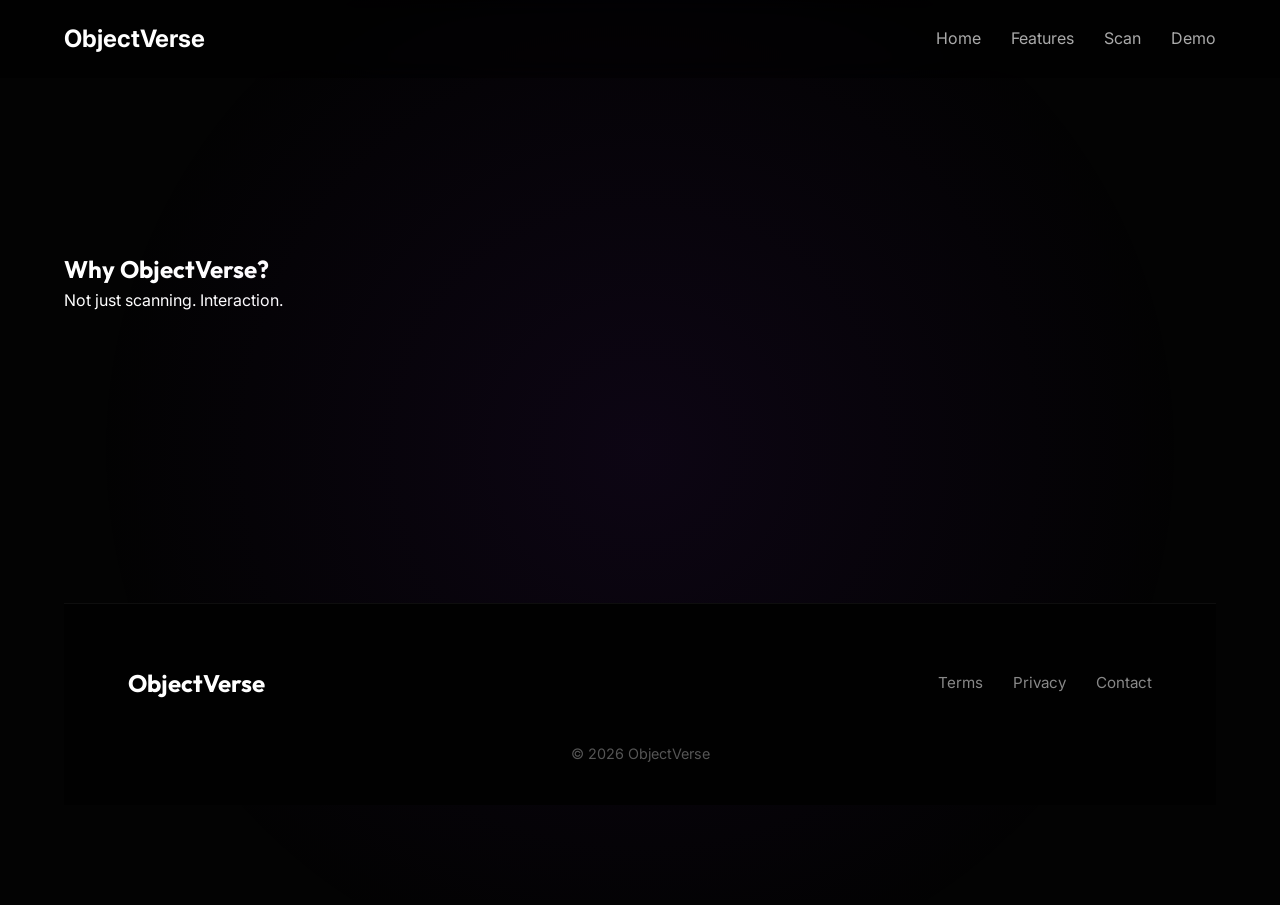
==== objectverse/features.html @ 9e31839b "first commit" ====
<!DOCTYPE html>
<html lang="en">
<head>
  <meta charset="UTF-8">
  <meta name="viewport" content="width=device-width, initial-scale=1.0">
  <title>Features | ObjectVerse</title>
  <link rel="preconnect" href="https://fonts.googleapis.com">
  <link rel="preconnect" href="https://fonts.gstatic.com" crossorigin>
  <link href="https://fonts.googleapis.com/css2?family=Inter:wght@300;400;600;800&family=Outfit:wght@300;500;700&display=swap" rel="stylesheet">
  <link rel="stylesheet" href="style.css">
</head>
<body>

  <!-- Navigation Bar -->
  <header class="site-header">
    <div class="logo">ObjectVerse</div>
    <nav class="site-nav">
      <a href="index.html">Home</a>
      <a href="features.html">Features</a>
      <a href="scan.html">Scan</a>
      <a href="demo.html">Demo</a>
    </nav>
  </header>

  <!-- MAIN CONTENT -->
  <main class="content-section standalone-page">
    <!-- FEATURES -->
    <section class="features" id="features">
      <div class="section-headers">
        <h2>Why ObjectVerse?</h2>
        <p>Not just scanning. Interaction.</p>
      </div>

      <div class="cards-container">
        <div class="glass-card fade-up">
          <div class="icon">🎥</div>
          <h3>Cinematic Experience</h3>
          <p>Scroll-based 3D animation powered by frame rendering.</p>
        </div>

        <div class="glass-card fade-up">
          <div class="icon">🤖</div>
          <h3>AI Object Detection</h3>
          <p>Your camera detects objects in real-time.</p>
        </div>

        <div class="glass-card fade-up">
          <div class="icon">🎭</div>
          <h3>Talking Objects</h3>
          <p>Objects respond with humor, sarcasm, and personality.</p>
        </div>
      </div>
    </section>

    <!-- FOOTER -->
    <footer class="site-footer">
      <div class="footer-content">
        <div class="footer-logo">ObjectVerse</div>
        <div class="footer-links">
          <a href="#">Terms</a>
          <a href="#">Privacy</a>
          <a href="#">Contact</a>
        </div>
      </div>
      <p>&copy; 2026 ObjectVerse</p>
    </footer>
  </main>

  <script src="script.js"></script>
</body>
</html>
---- objectverse/style.css ----
/* =========================================================================
   RESET & BASE
   ========================================================================= */
* {
    margin: 0;
    padding: 0;
    box-sizing: border-box;
}

html {
    scroll-behavior: smooth;
}

body {
    background: #030303;
    color: #ffffff;
    font-family: 'Inter', sans-serif;
    overflow-x: hidden;
    line-height: 1.6;
}

/* Global glow effect */
body::before {
    content: "";
    position: fixed;
    inset: 0;
    background: radial-gradient(circle at center, rgba(138, 43, 226, 0.08), transparent 70%);
    pointer-events: none;
    z-index: 0;
}

h1,
h2,
h3,
h4,
.neon-btn {
    font-family: 'Outfit', sans-serif;
}

/* =========================================================================
   HEADER
   ========================================================================= */
.site-header {
    position: fixed;
    top: 0;
    width: 100%;
    padding: 20px 5vw;
    display: flex;
    justify-content: space-between;
    align-items: center;
    z-index: 100;
    backdrop-filter: blur(12px);
    background: rgba(0, 0, 0, 0.4);
}

.logo {
    font-size: 1.5rem;
    font-weight: 700;
}

.site-nav {
    display: flex;
    gap: 30px;
}

.site-nav a {
    color: #aaa;
    text-decoration: none;
    transition: 0.3s;
}

.site-nav a:hover {
    color: white;
    text-shadow: 0 0 10px purple;
}

/* =========================================================================
   SCROLL SECTION
   ========================================================================= */
.scroll-container {
    height: 400vh;
}

.sticky-section {
    position: sticky;
    top: 0;
    height: 100vh;
    overflow: hidden;
}

#hero-canvas {
    position: absolute;
    width: 100%;
    height: 100%;
    object-fit: cover;
}

/* =========================================================================
   HERO TEXT
   ========================================================================= */
.ui-overlay {
    position: absolute;
    top: 50%;
    left: 10%;
    transform: translateY(-50%);
    z-index: 10;
}

.hero-title {
    font-size: clamp(3rem, 6vw, 6rem);
    background: linear-gradient(135deg, #fff, #b8a2e5);
    -webkit-background-clip: text;
    background-clip: text;
    -webkit-text-fill-color: transparent;
    animation: glowText 3s infinite alternate;
}

@keyframes glowText {
    from {
        text-shadow: 0 0 10px purple;
    }

    to {
        text-shadow: 0 0 25px violet;
    }
}

.hero-tagline {
    color: #aaa;
    font-size: 1.2rem;
}

/* =========================================================================
   SCROLL INDICATOR
   ========================================================================= */
.scroll-indicator {
    position: absolute;
    bottom: 40px;
    left: 50%;
    transform: translateX(-50%);
}

.scroll-indicator.hide {
    opacity: 0;
}

/* =========================================================================
   CONTENT
   ========================================================================= */
.content-section {
    background: linear-gradient(to bottom, transparent, #030303);
    padding: 100px 5vw;
}

.standalone-page {
    padding-top: 150px;
    background: #030303;
}

section {
    max-width: 1200px;
    margin: auto;
    padding: 100px 0;
}

/* Cards */
.cards-container {
    display: grid;
    gap: 30px;
    grid-template-columns: repeat(auto-fit, minmax(300px, 1fr));
}

.glass-card {
    background: rgba(255, 255, 255, 0.03);
    backdrop-filter: blur(20px);
    -webkit-backdrop-filter: blur(20px);
    border: 1px solid rgba(255, 255, 255, 0.1);
    box-shadow: 0 8px 32px 0 rgba(0, 0, 0, 0.37);
    border-radius: 24px;
    padding: 40px;
    transition: all 0.4s ease;
}

.glass-card:hover {
    transform: translateY(-10px);
    border-color: rgba(138, 43, 226, 0.5);
    box-shadow: 0 20px 40px rgba(138, 43, 226, 0.2);
}

/* =========================================================================
   SCAN CONTAINER
   ========================================================================= */
.action-section {
    text-align: center;
}

.scan-container {
    padding: 80px 40px;
    max-width: 800px;
    margin: 0 auto;
    display: flex;
    flex-direction: column;
    align-items: center;
    justify-content: center;
}

.outline-glow {
    position: relative;
    border: none;
}

.outline-glow::before {
    content: '';
    position: absolute;
    top: -2px; left: -2px; right: -2px; bottom: -2px;
    background: linear-gradient(45deg, #8a2be2, #00ffff, #8a2be2);
    border-radius: 26px;
    z-index: -1;
    opacity: 0.15;
    filter: blur(10px);
    transition: opacity 0.4s ease;
}

.outline-glow:hover::before {
    opacity: 0.4;
}

.scan-container h2 {
    font-size: 2.5rem;
    margin-bottom: 20px;
}

.scan-container p {
    color: #aeb4c0;
    margin-bottom: 40px;
    font-size: 1.2rem;
}

/* =========================================================================
   BUTTONS
   ========================================================================= */
.neon-btn {
    display: inline-block;
    text-decoration: none;
    padding: 16px 45px;
    border-radius: 30px;
    background: #fff;
    color: #000;
    border: none;
    cursor: pointer;
    font-weight: 600;
    font-size: 1.1rem;
    transition: all 0.3s ease;
    text-transform: uppercase;
    letter-spacing: 1px;
    box-shadow: 0 0 15px rgba(255, 255, 255, 0.2);
}

.neon-btn:hover {
    background: #8a2be2;
    color: #fff;
    box-shadow: 0 0 20px #8a2be2, 0 0 40px #8a2be2;
    transform: scale(1.05);
}

/* =========================================================================
   SCAN PAGE
   ========================================================================= */
.scan-page {
    display: flex;
    flex-direction: column;
    align-items: center;
    justify-content: center;
    min-height: 100vh;
    text-align: center;
}

/* Camera and Scanner */
.scanner-container {
    position: relative;
    width: 320px;
    height: 240px;
    margin-top: 30px;
    border-radius: 20px;
    overflow: hidden;
    border: 2px solid #333;
    background: #000;
    box-shadow: 0 0 20px rgba(0, 0, 0, 0.5);
    display: block; /* Show immediately */
    transition: all 0.5s ease;
}

.scanner-container.active {
    border-color: purple;
    box-shadow: 0 0 30px rgba(138, 43, 226, 0.4);
}

.scanner-overlay {
    position: absolute;
    inset: 0;
    display: flex;
    align-items: center;
    justify-content: center;
    color: red;
    font-weight: 700;
    font-family: 'Outfit', sans-serif;
    letter-spacing: 2px;
    background: repeating-linear-gradient(
        45deg,
        rgba(0,0,0,0.8),
        rgba(0,0,0,0.8) 10px,
        rgba(0,0,0,0.9) 10px,
        rgba(0,0,0,0.9) 20px
    );
    z-index: 5;
    transition: opacity 0.4s ease;
}

#video {
    width: 100%;
    height: 100%;
    object-fit: cover;
    z-index: 1;
    position: absolute;
    top: 0; left: 0;
}

.scanner-laser {
    position: absolute;
    top: 0;
    left: 0;
    width: 100%;
    height: 3px;
    background: #00ffff;
    box-shadow: 0 0 15px #00ffff, 0 0 30px #00ffff;
    animation: scanLaser 2.5s infinite linear alternate;
    z-index: 10;
    display: none;
}

@keyframes scanLaser {
    0% { transform: translateY(0); }
    100% { transform: translateY(240px); }
}

.snap-btn {
    position: absolute;
    bottom: 20px;
    left: 50%;
    transform: translateX(-50%);
    z-index: 20;
    padding: 10px 25px;
    background: rgba(138, 43, 226, 0.8);
    color: white;
    border: 2px solid #00ffff;
    border-radius: 20px;
    font-weight: 700;
    cursor: pointer;
    backdrop-filter: blur(5px);
    transition: 0.3s;
    box-shadow: 0 0 15px rgba(0, 255, 255, 0.4);
}

.snap-btn:hover {
    background: #00ffff;
    color: black;
    box-shadow: 0 0 30px #00ffff;
}

.snap-btn.hide {
    display: none;
}

/* (Legacy Roast Box Removed - Use Cinematic Overlay Below) */

#avatar {
    font-size: 60px;
    animation: float 3s infinite ease-in-out;
}
@keyframes float {
    50% { transform: translateY(-10px); }
}

/* 🔹 MODE SELECTOR */
.mode-selector {
    position: relative;
    z-index: 1000; /* Ensure clickable above all other main content */
    margin: 20px 0;
}

.glass-select {
    background: rgba(255, 255, 255, 0.05);
    border: 1px solid rgba(255, 255, 255, 0.1);
    border-radius: 8px;
    color: #fff;
    padding: 10px 15px;
    font-size: 0.9rem;
    outline: none;
    cursor: pointer;
    transition: all 0.3s ease;
    backdrop-filter: blur(10px);
    margin-left: 10px;
    font-family: 'Outfit', sans-serif;
    text-transform: uppercase;
    letter-spacing: 1px;
}

.glass-select:focus {
    border-color: #00ffff;
    box-shadow: 0 0 15px rgba(0, 255, 255, 0.3);
}

.glass-select option {
    background: #0a0a0c;
    color: #fff;
}

/* 🔹 GLOBAL BLUR EFFECT */
#app-wrapper {
    transition: filter 0.6s ease, opacity 0.6s ease;
}

#app-wrapper.blur-active {
    filter: blur(25px) brightness(0.4) grayscale(0.5);
    pointer-events: none;
    user-select: none;
}

/* 🔹 CINEMATIC SPLIT-SCREEN OVERLAY */
.roast-box {
    position: fixed;
    top: 0;
    left: 0;
    width: 100vw;
    height: 100vh;
    z-index: 999999; /* Even higher */
    background: radial-gradient(circle at 40% 50%, rgba(60, 20, 120, 0.4) 0%, rgba(5, 2, 10, 0.98) 100%);
    display: none; /* Hide by default */
    flex-direction: row;
    align-items: center;
    justify-content: center;
    opacity: 0;
    transition: all 0.6s cubic-bezier(0.4, 0, 0.2, 1);
}

.roast-box.active {
    display: flex !important;
    opacity: 1;
}

/* Left Side: Avatar Maximized */
.result-left {
    flex: 1;
    height: 100vh;
    display: flex;
    justify-content: center;
    align-items: center;
    position: relative;
    overflow: visible;
}

.avatar-aura {
    position: absolute;
    width: 100vw; /* cover whole bg */
    height: 100vh;
    background: radial-gradient(circle, rgba(0, 255, 255, 0.1) 0%, transparent 60%);
    z-index: -1;
    animation: glowRotate 20s linear infinite;
}

.avatar-container {
    position: relative;
    width: 100%;
    height: 100%;
    display: flex;
    justify-content: center;
    align-items: center;
    transform: scale(0.6) translateX(-50px);
    opacity: 0;
    transition: all 1.2s cubic-bezier(0.34, 1.56, 0.64, 1);
}

.roast-box.active .avatar-container {
    transform: scale(1) translateX(0);
    opacity: 1;
    animation: cameraShake 0.5s 0.8s;
}

#avatar {
    font-size: 25rem; /* Massive Emojis */
    text-shadow: 0 0 100px rgba(0, 255, 255, 0.8);
    animation: float 5s infinite ease-in-out;
}

#avatar img {
    height: 90vh; /* Story book type big */
    width: auto;
    object-fit: contain;
    filter: drop-shadow(0 0 60px rgba(0, 255, 255, 0.7));
    mix-blend-mode: screen; /* Removes black backgrounds from assets */
}

/* Right Side: Hero Text */
.result-right {
    flex: 1;
    height: 100vh;
    display: flex;
    flex-direction: column;
    justify-content: center;
    align-items: flex-start;
    padding: 0 8% 0 2%;
    transform: translateX(50px);
    opacity: 0;
    transition: all 1.2s cubic-bezier(0.4, 0, 0.2, 1);
}

.roast-box.active .result-right {
    transform: translateX(0);
    opacity: 1;
}

#message {
    color: #fff;
    font-size: 2.2rem; /* Balanced "Book" Style */
    font-weight: 700;
    line-height: 1.2;
    text-shadow: 0 0 20px rgba(0, 255, 255, 0.4);
    margin: 20px 0;
    font-family: 'Outfit', sans-serif;
    text-align: left;
    max-width: 85%;
    min-height: 3em;
}

#detected-label {
    font-size: 1.2rem;
    letter-spacing: 8px;
    color: #00ffff;
    opacity: 0.9;
    text-transform: uppercase;
    font-weight: 300;
}

/* Sound Waves */
.sound-wave {
    position: absolute;
    width: 120%;
    height: 120%;
    border: 2px solid rgba(0, 255, 255, 0.3);
    border-radius: 50%;
    opacity: 0;
}

.sound-wave.active {
    animation: waveExpand 1.5s infinite;
}

@keyframes waveExpand {
    0% { transform: scale(0.5); opacity: 0; border-width: 10px; }
    50% { opacity: 0.5; }
    100% { transform: scale(1.5); opacity: 0; border-width: 1px; }
}

@keyframes cameraShake {
    0% { transform: translate(0,0); }
    25% { transform: translate(10px, 10px); }
    50% { transform: translate(-10px, -10px); }
    75% { transform: translate(10px, -10px); }
    100% { transform: translate(0,0); }
}

@keyframes glowRotate {
    from { transform: rotate(0deg); }
    to { transform: rotate(360deg); }
}

/* Entrance Animation */
.pop-out {
    animation: popOut 0.6s cubic-bezier(0.34, 1.56, 0.64, 1) forwards !important;
}

@keyframes popOut {
    0% { transform: scale(0); opacity: 0; }
    70% { transform: scale(1.1); opacity: 1; }
    100% { transform: scale(1); opacity: 1; }
}

@keyframes wavePulse {
    0% { transform: scale(0.8); opacity: 0.8; }
    100% { transform: scale(1.8); opacity: 0; }
}

@keyframes spin {
    to { transform: rotate(360deg); }
}

@keyframes glowPulse {
    from { box-shadow: 0 0 5px #00ffff; }
    to { box-shadow: 0 0 20px #00ffff; }
}

/* (Legacy Message Removed) */

.glass-card {
    background: linear-gradient(135deg, rgba(20, 10, 40, 0.7) 0%, rgba(10, 5, 20, 0.8) 100%);
    border: 1px solid rgba(0, 255, 255, 0.15);
    box-shadow: 0 15px 35px rgba(0, 0, 0, 0.5), inset 0 0 20px rgba(128, 0, 255, 0.1);
}

/* Animations */
.pulse-anim {
    animation: pulseGlow 2s infinite alternate;
}

@keyframes pulseGlow {
    from { box-shadow: 0 0 10px rgba(255,255,255,0.2); }
    to { box-shadow: 0 0 30px rgba(255,255,255,0.6); }
}

/* (Legacy Avatar Image Removed) */

.speaking {
    animation: talk 0.3s ease infinite alternate;
}

@keyframes talk {
    from { transform: scale(1) translateY(0); }
    to { transform: scale(1.05) translateY(-5px); }
}

/* 🔹 TYPEWRITER CURSOR */
.typewriter::after {
    content: "|";
    animation: blink 0.7s infinite;
    margin-left: 2px;
    color: #00ffff;
}

@keyframes blink {
    0%, 100% { opacity: 1; }
    50% { opacity: 0; }
}


@keyframes pulseGlow {
    from { box-shadow: 0 0 10px rgba(255,255,255,0.2); }
    to { box-shadow: 0 0 30px rgba(255,255,255,0.6); }
}

/* =========================================================================
   FOOTER
   ========================================================================= */
.site-footer {
    padding: 60px 5vw 40px;
    border-top: 1px solid rgba(255, 255, 255, 0.05);
    background-color: #010101;
    position: relative;
    z-index: 10;
}

.footer-content {
    display: flex;
    justify-content: space-between;
    align-items: center;
    max-width: 1200px;
    margin: 0 auto 40px;
    flex-wrap: wrap;
    gap: 20px;
}

.footer-logo {
    font-family: 'Outfit', sans-serif;
    font-size: 1.5rem;
    font-weight: 700;
    color: #fff;
}

.footer-links {
    display: flex;
    gap: 30px;
}

.footer-links a {
    color: #888;
    text-decoration: none;
    font-size: 0.95rem;
    transition: color 0.3s ease;
}

.footer-links a:hover {
    color: #fff;
}

.site-footer p {
    text-align: center;
    color: #555;
    font-size: 0.9rem;
}

/* =========================================================================
   ANIMATIONS
   ========================================================================= */
.fade-up {
    opacity: 0;
    transform: translateY(40px);
    transition: 0.8s;
}

.fade-up.visible {
    opacity: 1;
    transform: translateY(0);
}

/* =========================================================================
   RESPONSIVE
   ========================================================================= */
@media (max-width: 768px) {
    .ui-overlay {
        left: 5%;
    }
}
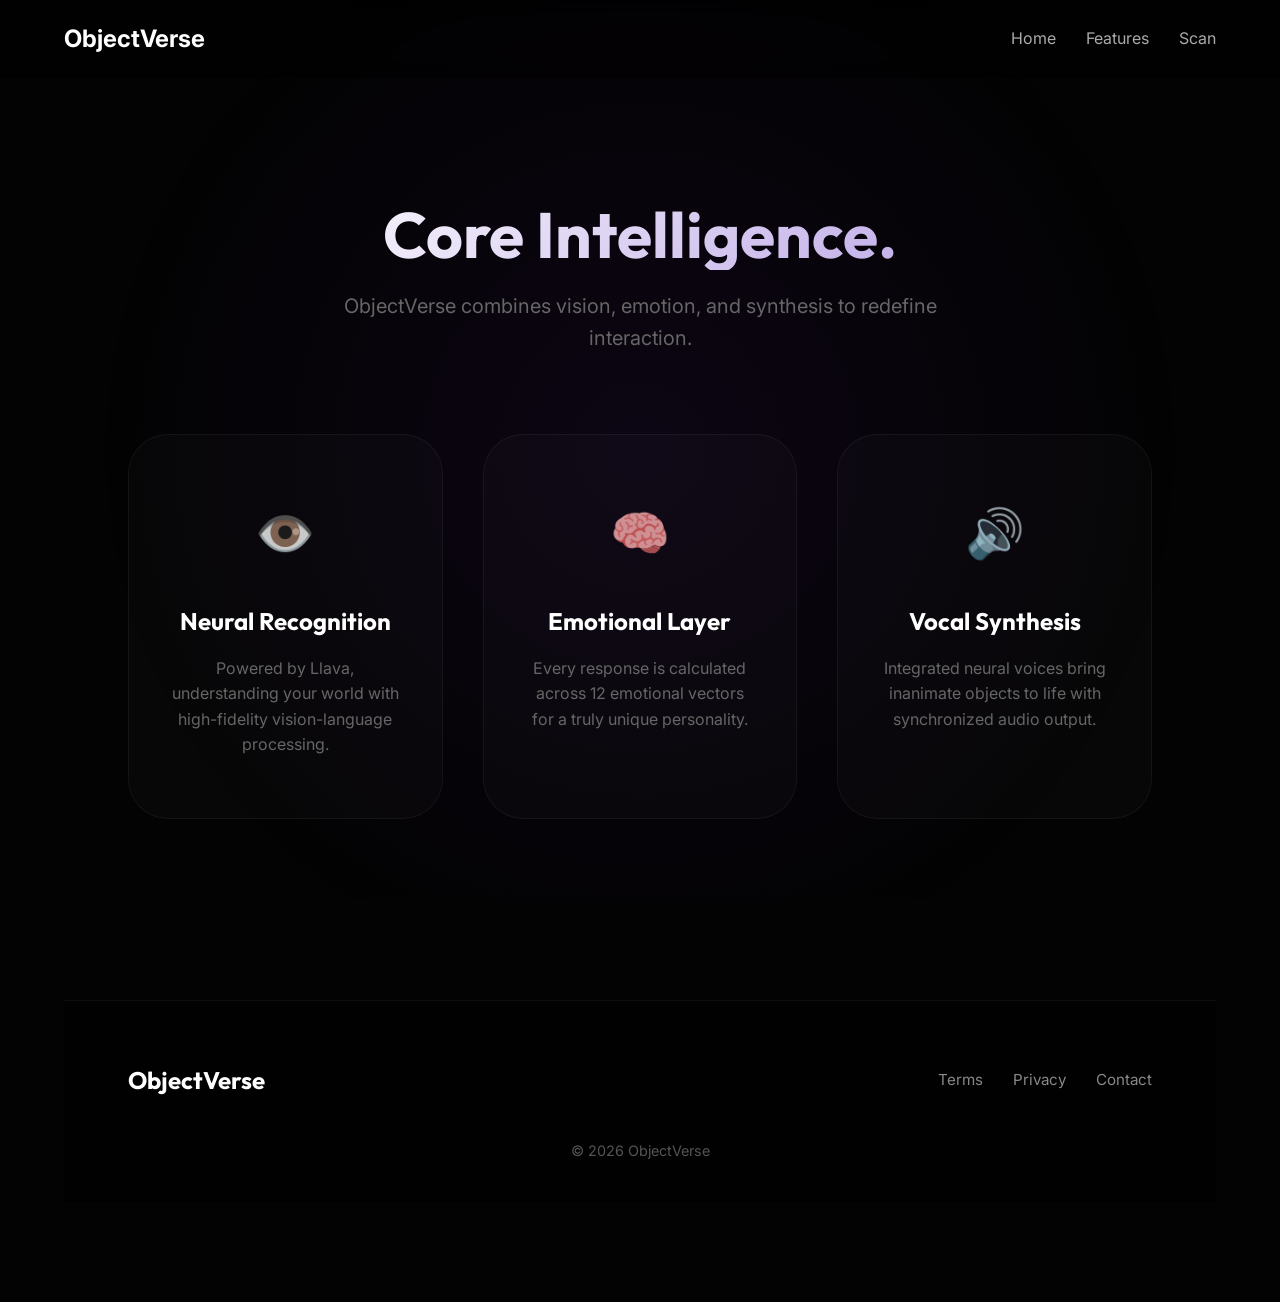
==== commit bf6f9cf5: "third commit" ====
--- a/objectverse/features.html
+++ b/objectverse/features.html
@@ -18,36 +18,36 @@
       <a href="index.html">Home</a>
       <a href="features.html">Features</a>
       <a href="scan.html">Scan</a>
-      <a href="demo.html">Demo</a>
     </nav>
   </header>
 
   <!-- MAIN CONTENT -->
   <main class="content-section standalone-page">
-    <!-- FEATURES -->
-    <section class="features" id="features">
-      <div class="section-headers">
-        <h2>Why ObjectVerse?</h2>
-        <p>Not just scanning. Interaction.</p>
+    <section class="features-minimal standalone-page">
+      <div class="page-bg-glow"></div>
+      
+      <div class="ui-overlay-centered fade-up">
+        <h1 class="hero-title">Core Intelligence.</h1>
+        <p class="hero-subtitle">ObjectVerse combines vision, emotion, and synthesis to redefine interaction.</p>
       </div>
-
-      <div class="cards-container">
-        <div class="glass-card fade-up">
-          <div class="icon">🎥</div>
-          <h3>Cinematic Experience</h3>
-          <p>Scroll-based 3D animation powered by frame rendering.</p>
+      
+      <div class="feature-grid-minimal">
+        <div class="feature-card-clean fade-up">
+          <div class="feature-icon-wrapper">👁️</div>
+          <h3>Neural Recognition</h3>
+          <p>Powered by Llava, understanding your world with high-fidelity vision-language processing.</p>
         </div>
 
-        <div class="glass-card fade-up">
-          <div class="icon">🤖</div>
-          <h3>AI Object Detection</h3>
-          <p>Your camera detects objects in real-time.</p>
+        <div class="feature-card-clean fade-up">
+          <div class="feature-icon-wrapper">🧠</div>
+          <h3>Emotional Layer</h3>
+          <p>Every response is calculated across 12 emotional vectors for a truly unique personality.</p>
         </div>
 
-        <div class="glass-card fade-up">
-          <div class="icon">🎭</div>
-          <h3>Talking Objects</h3>
-          <p>Objects respond with humor, sarcasm, and personality.</p>
+        <div class="feature-card-clean fade-up">
+          <div class="feature-icon-wrapper">🔊</div>
+          <h3>Vocal Synthesis</h3>
+          <p>Integrated neural voices bring inanimate objects to life with synchronized audio output.</p>
         </div>
       </div>
     </section>
--- a/objectverse/style.css
+++ b/objectverse/style.css
@@ -101,18 +101,21 @@
 .ui-overlay {
     position: absolute;
     top: 50%;
-    left: 10%;
+    left: 8%;
     transform: translateY(-50%);
     z-index: 10;
+    max-width: 45%; /* Keep text on the left side */
 }
 
 .hero-title {
-    font-size: clamp(3rem, 6vw, 6rem);
+    font-size: clamp(2.5rem, 5vw, 4.5rem); /* Slightly smaller to avoid crowding */
     background: linear-gradient(135deg, #fff, #b8a2e5);
     -webkit-background-clip: text;
     background-clip: text;
     -webkit-text-fill-color: transparent;
     animation: glowText 3s infinite alternate;
+    line-height: 1.1;
+    margin-bottom: 20px;
 }
 
 @keyframes glowText {
@@ -125,9 +128,14 @@
     }
 }
 
-.hero-tagline {
-    color: #aaa;
-    font-size: 1.2rem;
+.hero-tagline, .hero-subtitle {
+    color: #666;
+    font-size: 1.25rem;
+    margin-bottom: 40px;
+    max-width: 600px;
+    margin-left: auto;
+    margin-right: auto;
+    line-height: 1.6;
 }
 
 /* =========================================================================
@@ -153,8 +161,9 @@
 }
 
 .standalone-page {
-    padding-top: 150px;
+    padding-top: 100px;
     background: #030303;
+    min-height: 100vh;
 }
 
 section {
@@ -163,77 +172,230 @@
     padding: 100px 0;
 }
 
-/* Cards */
-.cards-container {
-    display: grid;
-    gap: 30px;
-    grid-template-columns: repeat(auto-fit, minmax(300px, 1fr));
-}
-
-.glass-card {
-    background: rgba(255, 255, 255, 0.03);
-    backdrop-filter: blur(20px);
-    -webkit-backdrop-filter: blur(20px);
-    border: 1px solid rgba(255, 255, 255, 0.1);
-    box-shadow: 0 8px 32px 0 rgba(0, 0, 0, 0.37);
-    border-radius: 24px;
-    padding: 40px;
-    transition: all 0.4s ease;
-}
-
-.glass-card:hover {
-    transform: translateY(-10px);
-    border-color: rgba(138, 43, 226, 0.5);
-    box-shadow: 0 20px 40px rgba(138, 43, 226, 0.2);
-}
-
-/* =========================================================================
-   SCAN CONTAINER
-   ========================================================================= */
-.action-section {
+/* =========================================================================
+   FEATURES IMMERSIVE
+   ========================================================================= */
+.features-immersive {
+    max-width: 1200px;
+    margin: 0 auto;
+    padding: 100px 20px;
+}
+
+.features-intro {
     text-align: center;
-}
-
-.scan-container {
-    padding: 80px 40px;
-    max-width: 800px;
+    margin-bottom: 100px;
+}
+
+.premium-title {
+    font-size: clamp(3rem, 7vw, 5rem);
+    font-weight: 800;
+    margin-bottom: 20px;
+    background: linear-gradient(135deg, #fff 30%, #b8a2e5 100%);
+    -webkit-background-clip: text;
+    background-clip: text;
+    -webkit-text-fill-color: transparent;
+}
+
+.premium-subtitle {
+    color: #666;
+    font-size: 1.25rem;
+    max-width: 600px;
     margin: 0 auto;
+}
+
+.feature-showcase {
     display: flex;
     flex-direction: column;
-    align-items: center;
-    justify-content: center;
-}
-
-.outline-glow {
-    position: relative;
-    border: none;
-}
-
-.outline-glow::before {
-    content: '';
-    position: absolute;
-    top: -2px; left: -2px; right: -2px; bottom: -2px;
-    background: linear-gradient(45deg, #8a2be2, #00ffff, #8a2be2);
-    border-radius: 26px;
-    z-index: -1;
-    opacity: 0.15;
-    filter: blur(10px);
-    transition: opacity 0.4s ease;
-}
-
-.outline-glow:hover::before {
-    opacity: 0.4;
-}
-
-.scan-container h2 {
+    gap: 150px;
+}
+
+.feature-item {
+    display: flex;
+    align-items: center;
+    gap: 100px;
+}
+
+.feature-item.reverse {
+    flex-direction: row-reverse;
+}
+
+.feature-text {
+    flex: 1;
+}
+
+.feature-number {
+    font-size: 1rem;
+    font-family: 'Outfit', sans-serif;
+    color: #8a2be2;
+    font-weight: 700;
+    letter-spacing: 2px;
+    display: block;
+    margin-bottom: 15px;
+}
+
+.feature-text h3 {
     font-size: 2.5rem;
     margin-bottom: 20px;
-}
-
-.scan-container p {
-    color: #aeb4c0;
-    margin-bottom: 40px;
+    color: #fff;
+}
+
+.feature-text p {
+    font-size: 1.15rem;
+    color: #aaa;
+    line-height: 1.7;
+}
+
+.feature-visual {
+    flex: 1;
+    display: flex;
+    justify-content: center;
+}
+
+.glow-box {
+    width: 280px;
+    height: 280px;
+    background: rgba(255, 255, 255, 0.03);
+    border-radius: 40px;
+    display: flex;
+    justify-content: center;
+    align-items: center;
+    font-size: 8rem;
+    position: relative;
+    border: 1px solid rgba(255, 255, 255, 0.1);
+    box-shadow: 0 20px 50px rgba(0, 0, 0, 0.5);
+    transition: 0.5s;
+}
+
+.glow-box::before {
+    content: "";
+    position: absolute;
+    inset: -20px;
+    background: radial-gradient(circle, rgba(138, 43, 226, 0.2) 0%, transparent 70%);
+    z-index: -1;
+    border-radius: 60px;
+}
+
+.glow-box.purple::before { background: radial-gradient(circle, rgba(138, 43, 226, 0.2) 0%, transparent 70%); }
+.glow-box.cyan::before { background: radial-gradient(circle, rgba(0, 255, 255, 0.2) 0%, transparent 70%); }
+
+.feature-item:hover .glow-box {
+    transform: translateY(-10px) rotate(5deg);
+    border-color: rgba(138, 43, 226, 0.5);
+}
+
+@media (max-width: 900px) {
+    .feature-item, .feature-item.reverse {
+        flex-direction: column;
+        text-align: center;
+        gap: 50px;
+    }
+    
+    .feature-text h3 { font-size: 2rem; }
+    .glow-box { width: 200px; height: 200px; font-size: 5rem; }
+}
+
+/* =========================================================================
+   IMMERSIVE ACTION SECTION (REDESIGN)
+   ========================================================================= */
+.action-section {
+    padding: 150px 5vw;
+    position: relative;
+    overflow: hidden;
+    text-align: center;
+}
+
+.immersive-action {
+    display: flex;
+    flex-direction: column;
+    align-items: center;
+    justify-content: center;
+    min-height: 500px;
+}
+
+.action-bg-glow {
+    position: absolute;
+    top: 50%;
+    left: 50%;
+    transform: translate(-50%, -50%);
+    width: 600px;
+    height: 600px;
+    background: radial-gradient(circle, rgba(138, 43, 226, 0.15) 0%, transparent 70%);
+    z-index: -1;
+    filter: blur(40px);
+    animation: pulseGlowSlow 8s infinite alternate;
+}
+
+@keyframes pulseGlowSlow {
+    from { opacity: 0.5; transform: translate(-50%, -50%) scale(0.9); }
+    to { opacity: 1; transform: translate(-50%, -50%) scale(1.1); }
+}
+
+.section-title {
+    font-size: clamp(2.5rem, 5vw, 4rem);
+    font-weight: 800;
+    margin-bottom: 20px;
+    background: linear-gradient(to right, #fff, #b8a2e5);
+    -webkit-background-clip: text;
+    background-clip: text;
+    -webkit-text-fill-color: transparent;
+    letter-spacing: -1px;
+}
+
+.section-description {
+    color: #888;
+    font-size: 1.25rem;
+    max-width: 700px;
+    margin: 0 auto 50px;
+    line-height: 1.6;
+}
+
+.action-visual {
+    position: relative;
+    display: flex;
+    justify-content: center;
+    align-items: center;
+}
+
+.scanner-ring-large {
+    position: absolute;
+    width: 300px;
+    height: 300px;
+    border: 1px solid rgba(0, 255, 255, 0.2);
+    border-radius: 50%;
+    animation: rotateRing 15s linear infinite;
+}
+
+@keyframes rotateRing {
+    from { transform: rotate(0deg); }
+    to { transform: rotate(360deg); }
+}
+
+.scanner-ring-large::after {
+    content: "";
+    position: absolute;
+    top: -5px;
+    left: 50%;
+    width: 10px;
+    height: 10px;
+    background: #00ffff;
+    border-radius: 50%;
+    box-shadow: 0 0 15px #00ffff;
+}
+
+.pulse-btn {
+    position: relative;
+    z-index: 2;
+    background: #fff;
+    color: #000;
     font-size: 1.2rem;
+    padding: 20px 50px;
+    border-radius: 50px;
+    transition: 0.4s cubic-bezier(0.175, 0.885, 0.32, 1.275);
+}
+
+.pulse-btn:hover {
+    transform: scale(1.1);
+    box-shadow: 0 0 40px rgba(138, 43, 226, 0.6);
 }
 
 /* =========================================================================
@@ -264,65 +426,184 @@
 }
 
 /* =========================================================================
-   SCAN PAGE
-   ========================================================================= */
-.scan-page {
+   MINIMALIST CINEMATIC THEME (COHESIVE)
+   ========================================================================= */
+.ui-overlay-centered {
+    text-align: center;
+    max-width: 800px;
+    margin: 0 auto 80px;
+    position: relative;
+    z-index: 5;
+}
+
+.controls-minimal {
     display: flex;
     flex-direction: column;
     align-items: center;
+    gap: 30px;
+    margin-top: 40px;
+}
+
+.personality-pill {
+    display: flex;
+    align-items: center;
+    gap: 15px;
+    background: rgba(255, 255, 255, 0.05);
+    padding: 8px 20px;
+    border-radius: 50px;
+    border: 1px solid rgba(255, 255, 255, 0.1);
+}
+
+.personality-pill label {
+    font-size: 0.7rem;
+    letter-spacing: 2px;
+    color: #666;
+    font-weight: 700;
+}
+
+.pill-select {
+    background: transparent;
+    border: none;
+    color: #fff;
+    font-family: 'Outfit', sans-serif;
+    font-size: 0.9rem;
+    outline: none;
+    cursor: pointer;
+}
+
+/* Scanner Minimal */
+.scanner-minimal-container {
+    position: relative;
+    width: clamp(280px, 80vw, 640px);
+    aspect-ratio: 4/3;
+    margin: 0 auto;
+    background: #000;
+    border-radius: 30px;
+    overflow: hidden;
+    border: 1px solid rgba(255, 255, 255, 0.1);
+    box-shadow: 0 50px 100px rgba(0, 0, 0, 0.9);
+}
+
+.scanner-wait-overlay {
+    position: absolute;
+    inset: 0;
+    display: flex;
+    flex-direction: column;
+    align-items: center;
     justify-content: center;
-    min-height: 100vh;
+    background: rgba(0, 0, 0, 0.8);
+    z-index: 10;
+    transition: opacity 0.5s ease;
+}
+
+.pulse-ring {
+    width: 60px;
+    height: 60px;
+    border: 2px solid rgba(0, 255, 255, 0.3);
+    border-radius: 50%;
+    margin-bottom: 20px;
+    animation: pulseRingSimple 2s infinite;
+}
+
+@keyframes pulseRingSimple {
+    0% { transform: scale(0.8); opacity: 0.8; }
+    100% { transform: scale(1.5); opacity: 0; }
+}
+
+.scanner-minimal-container.scanning-active .scanner-wait-overlay {
+    opacity: 0;
+    pointer-events: none;
+}
+
+.scanner-wait-overlay span {
+    font-size: 0.7rem;
+    letter-spacing: 5px;
+    color: #444;
+    font-weight: 800;
+}
+
+/* Features Minimal Grid */
+.feature-grid-minimal {
+    display: grid;
+    grid-template-columns: repeat(auto-fit, minmax(300px, 1fr));
+    gap: 40px;
+    padding: 0 5vw;
+}
+
+.feature-card-clean {
+    background: rgba(255, 255, 255, 0.02);
+    border: 1px solid rgba(255, 255, 255, 0.05);
+    padding: 60px 40px;
+    border-radius: 40px;
+    transition: 0.4s;
     text-align: center;
 }
 
-/* Camera and Scanner */
-.scanner-container {
-    position: relative;
-    width: 320px;
-    height: 240px;
-    margin-top: 30px;
-    border-radius: 20px;
-    overflow: hidden;
-    border: 2px solid #333;
-    background: #000;
-    box-shadow: 0 0 20px rgba(0, 0, 0, 0.5);
-    display: block; /* Show immediately */
-    transition: all 0.5s ease;
-}
-
-.scanner-container.active {
-    border-color: purple;
-    box-shadow: 0 0 30px rgba(138, 43, 226, 0.4);
-}
-
-.scanner-overlay {
-    position: absolute;
-    inset: 0;
-    display: flex;
-    align-items: center;
-    justify-content: center;
-    color: red;
+.feature-card-clean:hover {
+    background: rgba(255, 255, 255, 0.04);
+    border-color: rgba(138, 43, 226, 0.3);
+    transform: translateY(-10px);
+}
+
+.feature-icon-wrapper {
+    font-size: 3rem;
+    margin-bottom: 30px;
+    opacity: 0.8;
+}
+
+.feature-card-clean h3 {
+    font-size: 1.5rem;
+    margin-bottom: 15px;
+    color: #fff;
+}
+
+.feature-card-clean p {
+    color: #666;
+    line-height: 1.6;
+}
+
+/* Loading Minimal */
+.loading-minimal {
+    margin-top: 40px;
+    display: flex;
+    flex-direction: column;
+    align-items: center;
+    gap: 20px;
+}
+
+.spinner-modern {
+    width: 40px;
+    height: 40px;
+    border: 2px solid rgba(138, 43, 226, 0.1);
+    border-top-color: #8a2be2;
+    border-radius: 50%;
+    animation: spin 1s linear infinite;
+}
+
+@keyframes spin {
+    to { transform: rotate(360deg); }
+}
+
+.loading-text-modern {
+    font-size: 0.8rem;
+    letter-spacing: 3px;
+    color: #444;
     font-weight: 700;
-    font-family: 'Outfit', sans-serif;
-    letter-spacing: 2px;
-    background: repeating-linear-gradient(
-        45deg,
-        rgba(0,0,0,0.8),
-        rgba(0,0,0,0.8) 10px,
-        rgba(0,0,0,0.9) 10px,
-        rgba(0,0,0,0.9) 20px
-    );
-    z-index: 5;
-    transition: opacity 0.4s ease;
-}
-
-#video {
-    width: 100%;
-    height: 100%;
-    object-fit: cover;
-    z-index: 1;
-    position: absolute;
-    top: 0; left: 0;
+}
+
+/* FIX: REMOVE PROBLEMATIC BLUR */
+#result-overlay {
+    backdrop-filter: blur(20px); /* Keep this as it's the final result */
+}
+
+/* Prevent global blur from affecting camera */
+.blur-active .scanner-minimal-container {
+    filter: none !important;
+}
+
+.scanner-minimal-container.scanning-active {
+    border-color: rgba(0, 255, 255, 0.4);
+    box-shadow: 0 0 50px rgba(0, 255, 255, 0.2);
 }
 
 .scanner-laser {
@@ -334,85 +615,48 @@
     background: #00ffff;
     box-shadow: 0 0 15px #00ffff, 0 0 30px #00ffff;
     animation: scanLaser 2.5s infinite linear alternate;
-    z-index: 10;
+    z-index: 15;
     display: none;
 }
 
 @keyframes scanLaser {
     0% { transform: translateY(0); }
-    100% { transform: translateY(240px); }
+    100% { transform: translateY(480px); }
 }
 
 .snap-btn {
     position: absolute;
-    bottom: 20px;
+    bottom: 30px;
     left: 50%;
     transform: translateX(-50%);
-    z-index: 20;
-    padding: 10px 25px;
-    background: rgba(138, 43, 226, 0.8);
-    color: white;
-    border: 2px solid #00ffff;
-    border-radius: 20px;
-    font-weight: 700;
+    z-index: 25;
+    padding: 15px 40px;
+    background: #fff;
+    color: #000;
+    border: none;
+    border-radius: 50px;
+    font-weight: 800;
+    letter-spacing: 1px;
     cursor: pointer;
-    backdrop-filter: blur(5px);
-    transition: 0.3s;
-    box-shadow: 0 0 15px rgba(0, 255, 255, 0.4);
+    transition: 0.3s cubic-bezier(0.175, 0.885, 0.32, 1.275);
+    box-shadow: 0 10px 30px rgba(0, 0, 0, 0.5);
 }
 
 .snap-btn:hover {
+    transform: translateX(-50%) scale(1.1);
     background: #00ffff;
-    color: black;
-    box-shadow: 0 0 30px #00ffff;
+    box-shadow: 0 0 30px rgba(0, 255, 255, 0.5);
 }
 
 .snap-btn.hide {
     display: none;
 }
 
-/* (Legacy Roast Box Removed - Use Cinematic Overlay Below) */
-
-#avatar {
-    font-size: 60px;
-    animation: float 3s infinite ease-in-out;
-}
-@keyframes float {
-    50% { transform: translateY(-10px); }
-}
-
-/* 🔹 MODE SELECTOR */
-.mode-selector {
-    position: relative;
-    z-index: 1000; /* Ensure clickable above all other main content */
-    margin: 20px 0;
-}
-
-.glass-select {
-    background: rgba(255, 255, 255, 0.05);
-    border: 1px solid rgba(255, 255, 255, 0.1);
-    border-radius: 8px;
-    color: #fff;
-    padding: 10px 15px;
-    font-size: 0.9rem;
-    outline: none;
-    cursor: pointer;
-    transition: all 0.3s ease;
-    backdrop-filter: blur(10px);
-    margin-left: 10px;
-    font-family: 'Outfit', sans-serif;
-    text-transform: uppercase;
-    letter-spacing: 1px;
-}
-
-.glass-select:focus {
-    border-color: #00ffff;
-    box-shadow: 0 0 15px rgba(0, 255, 255, 0.3);
-}
-
-.glass-select option {
-    background: #0a0a0c;
-    color: #fff;
+@media (max-width: 700px) {
+    .scanner-viewport-container {
+        width: 90vw;
+        height: 67vw;
+    }
 }
 
 /* 🔹 GLOBAL BLUR EFFECT */
@@ -714,8 +958,93 @@
 /* =========================================================================
    RESPONSIVE
    ========================================================================= */
+/* =========================================================================
+   RESPONSIVE
+   ========================================================================= */
+@media (max-width: 1024px) {
+    .ui-overlay {
+        max-width: 60%;
+        left: 5%;
+    }
+}
+
 @media (max-width: 768px) {
+    .site-header {
+        padding: 15px 20px;
+        flex-direction: column;
+        gap: 15px;
+    }
+
+    .site-nav {
+        gap: 15px;
+        font-size: 0.9rem;
+    }
+
     .ui-overlay {
-        left: 5%;
+        position: relative;
+        top: 40%;
+        left: 0;
+        transform: none;
+        max-width: 90%;
+        margin: 0 auto;
+        text-align: center;
+        padding: 0 20px;
+    }
+
+    .hero-title {
+        font-size: 3rem;
+    }
+
+    .hero-tagline {
+        font-size: 1rem;
+    }
+
+    /* Stack Roast Box on Mobile */
+    .roast-box {
+        flex-direction: column;
+        padding: 40px 20px;
+        overflow-y: auto;
+    }
+
+    .result-left {
+        height: auto;
+        min-height: 40vh;
+    }
+
+    .avatar-container {
+        transform: scale(0.4) translateY(0);
+    }
+
+    #avatar {
+        font-size: 10rem;
+    }
+    
+    #avatar img {
+        height: 40vh;
+    }
+
+    .result-right {
+        height: auto;
+        padding: 20px;
+        align-items: center;
+        text-align: center;
+        transform: translateY(30px);
+    }
+
+    #message {
+        font-size: 1.4rem;
+        text-align: center;
+        max-width: 100%;
+    }
+
+    .mode-selector {
+        display: flex;
+        flex-direction: column;
+        align-items: center;
+        gap: 10px;
+    }
+
+    .glass-select {
+        margin-left: 0;
     }
 }
